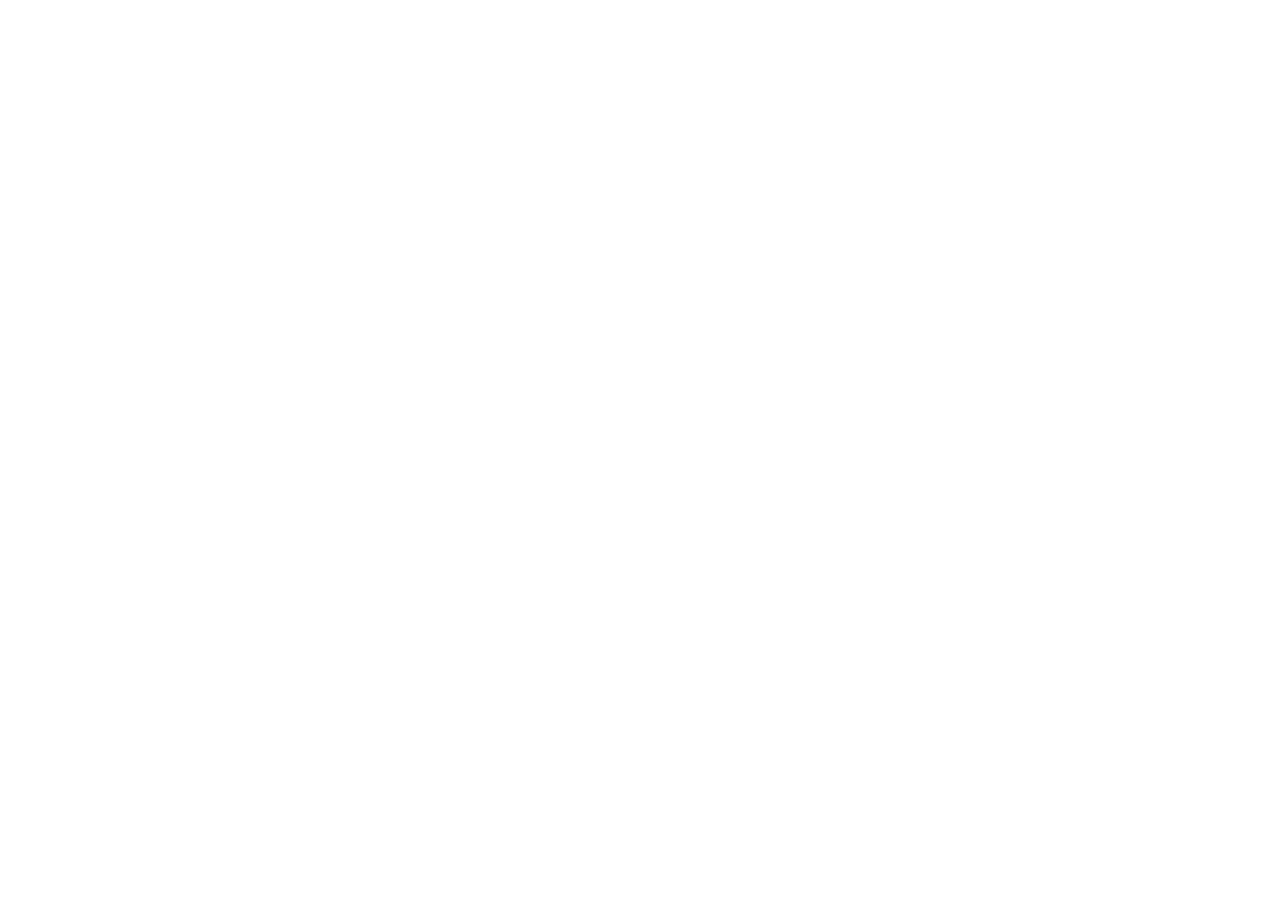
==== game.html @ e1ff04ac "test chang page" ====
<!DOCTYPE html>
<html lang="en">
<head>
    <meta charset="UTF-8">
    <meta name="viewport" content="width=device-width, initial-scale=1.0">
    <title>Document</title>
</head>
<body>
    
</body>
</html>
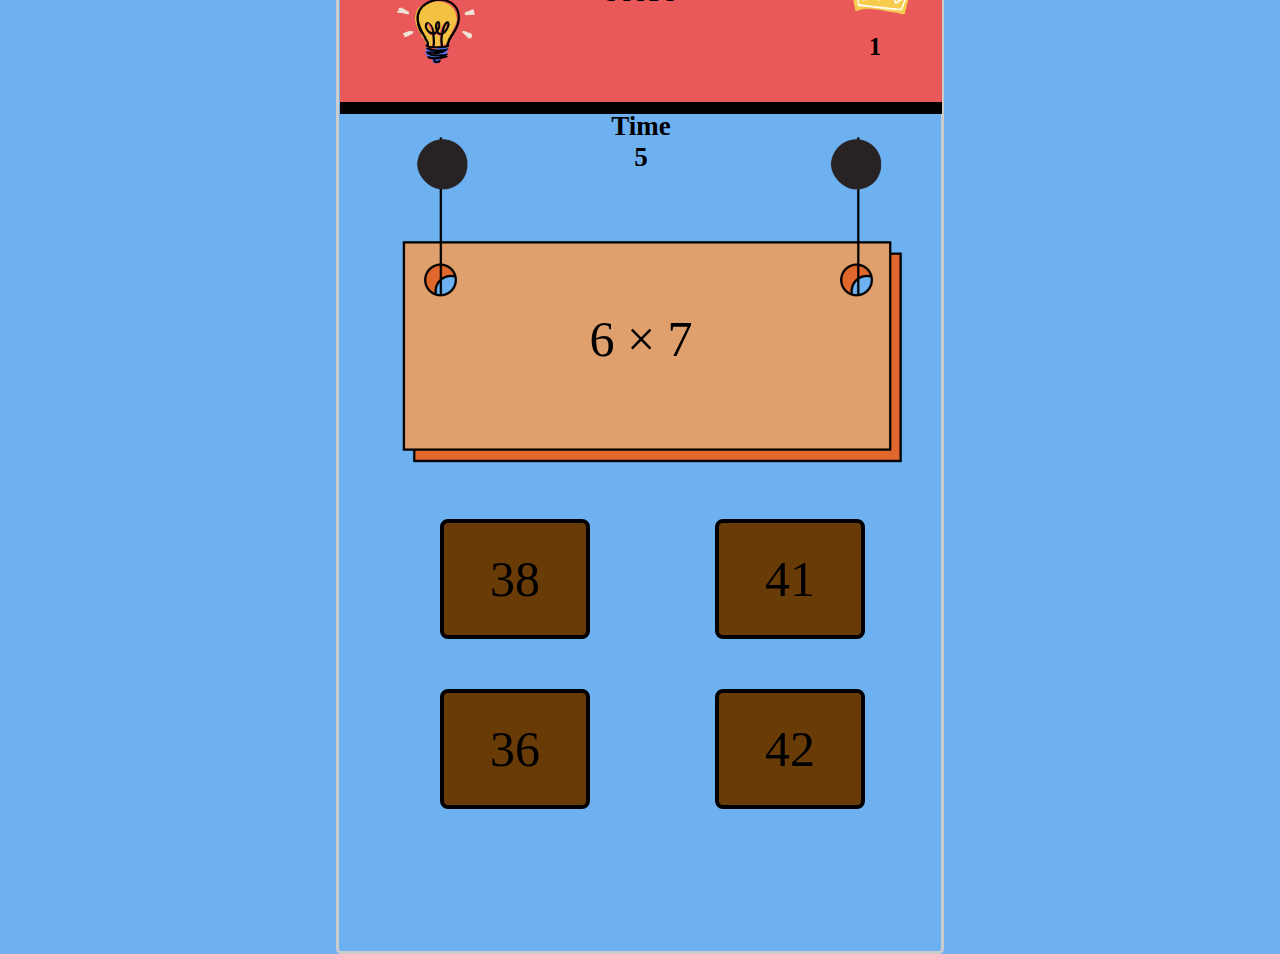
==== commit b86f5960: "Setting" ====
--- a/game.html
+++ b/game.html
@@ -3,9 +3,53 @@
 <head>
     <meta charset="UTF-8">
     <meta name="viewport" content="width=device-width, initial-scale=1.0">
-    <title>Document</title>
+    <title>Math Master</title>
+    <link rel="stylesheet" type="text/css" href="style.css">
 </head>
 <body>
+    <div class="Main">
+
+        <div class="colororang">
+
+            <div class="absolute"><button id="skipButton" class="image-button" onclick="skipQuestion()"><img src="jpg/flashlight.png" alt="" width="200px" height="130px"><span class="number">3</span></button></div></a>
+
+            <h1>
+                score <br>
+                <label for="" id="score"></label>
+            </h1>
+
+            <div class="title"><img src="jpg/title.png" alt="" width="100px" height="70" >
+            <div class="titlescore"><b><label for="" id="question"></label></b></div>
+            </div>
+        </div>
+
+        <div class="coloroblack">
+        </div>
+
+        <div proposition>
+            <img src="jpg/proposition.png" alt="">
+            <div class="center"><label for="" id="result"></label></div>
+            <div class="Time">
+                <h2>Time<br><label for="" id="time"></label></h2>
+            </div>
+        </div>
+        
+        <div id="buttonsContainer" class="button-container"></div>
+        <!-- <div class="button-container">
+            <button class="button">Button 1</button>
+            <button class="button">Button 2</button>
+            <button class="button">Button 3</button>
+            <button class="button">Button 4</button>
+        </div> -->
+
+</div>
+
+</div>
+    
+    <!-- <label for="" id="result"></label>
+    <label for="" id="question"></label>
+    <label for="" id="score"></label> -->
+    <script src="quiz.js"></script>
     
 </body>
 </html>--- a/style.css
+++ b/style.css
@@ -0,0 +1,105 @@
+body {
+    display: flex;
+    justify-content: center;
+    align-items: center;
+    height: 100vh;
+    margin: 0;
+    background-color: #6DB1F1;
+    font-family: Cursive;
+    text-align: center;
+}
+.Main {
+    height: 1000px;
+    width: 600px;
+    padding: 1px;
+    position: relative;
+    border: 3px solid #ccc;
+    border-radius: 5px;
+    text-align: center;
+}
+.colororang{
+    background-color: #EA5959;
+    border: 1px solid #EA5959;
+    width: 100%;
+    height: 150px;     
+}
+.absolute {
+    position: absolute;
+    bottom: 850px;
+    left: 1px;
+    width: 20px;
+}
+.title{
+    position: absolute;
+    bottom: 890px;
+    right: 16px;
+}
+.titlescore{
+    /* position: absolute; */
+    bottom: 800px;
+    right: 16px;
+    font-size: 25px
+}
+.coloroblack{
+    background-color: black;
+    border: 1px solid black;
+    width: 100%;
+    height: 10px;
+    
+}
+.center{
+    position: absolute;
+    top: 36%;
+    width: 100%;
+    text-align: center;
+    font-size: 50px;
+}
+
+.allbutton{
+    padding-left: 80px;
+}
+
+.button-container {
+    display: grid;
+    grid-template-columns: repeat(2, 1fr); /* 2 columns */
+    grid-gap: 10px; /* ระยะห่างระหว่างปุ่ม */
+    padding-left: 100px;
+    grid-gap: 50px;
+}
+.button {
+    width: 150px; /* ปรับขนาดของปุ่มให้เต็มความกว้างของ column */
+    height: 120px; /* กำหนดความสูงของปุ่ม */
+    background-color: #693B06; /* สีพื้นหลังของปุ่ม */
+    color: black; /* สีข้อความ */
+    text-align: center; /* จัดข้อความให้อยู่ตรงกลาง */
+    line-height: 50px; /* จัดให้ข้อความอยู่ตรงกลางตามความสูงของปุ่ม */
+    border: black; /* ลบเส้นขอบ */
+    border: 4px solid black; /* กำหนดเส้นรอบของปุ่ม */
+    cursor: pointer; /* เปลี่ยนเคอร์เซอร์เป็น pointer เมื่อชี้ที่ปุ่ม */
+    border-radius: 8px;
+    font-family: Cursive;
+    text-align: center;
+    font-size: 50px;
+}
+.image-button {
+    display: inline-block;
+    background: transparent; /* Remove default button background */
+    border: none; /* Remove default button border */
+    padding: 0; /* Remove any padding */
+    cursor: pointer; /* Show pointer cursor on hover */
+  }
+.number {
+    position: absolute;
+    top: 5px; /* Adjust vertical position as needed */
+    left: 5px; /* Adjust horizontal position as needed */
+    color: white; /* Text color */
+    font-size: 16px; /* Font size */
+    font-weight: bold; /* Font weight */}
+
+    .Time{
+        position: absolute;
+        top: 140px;
+        width: 100%;
+        text-align: center;
+        font-size: 18px;
+    }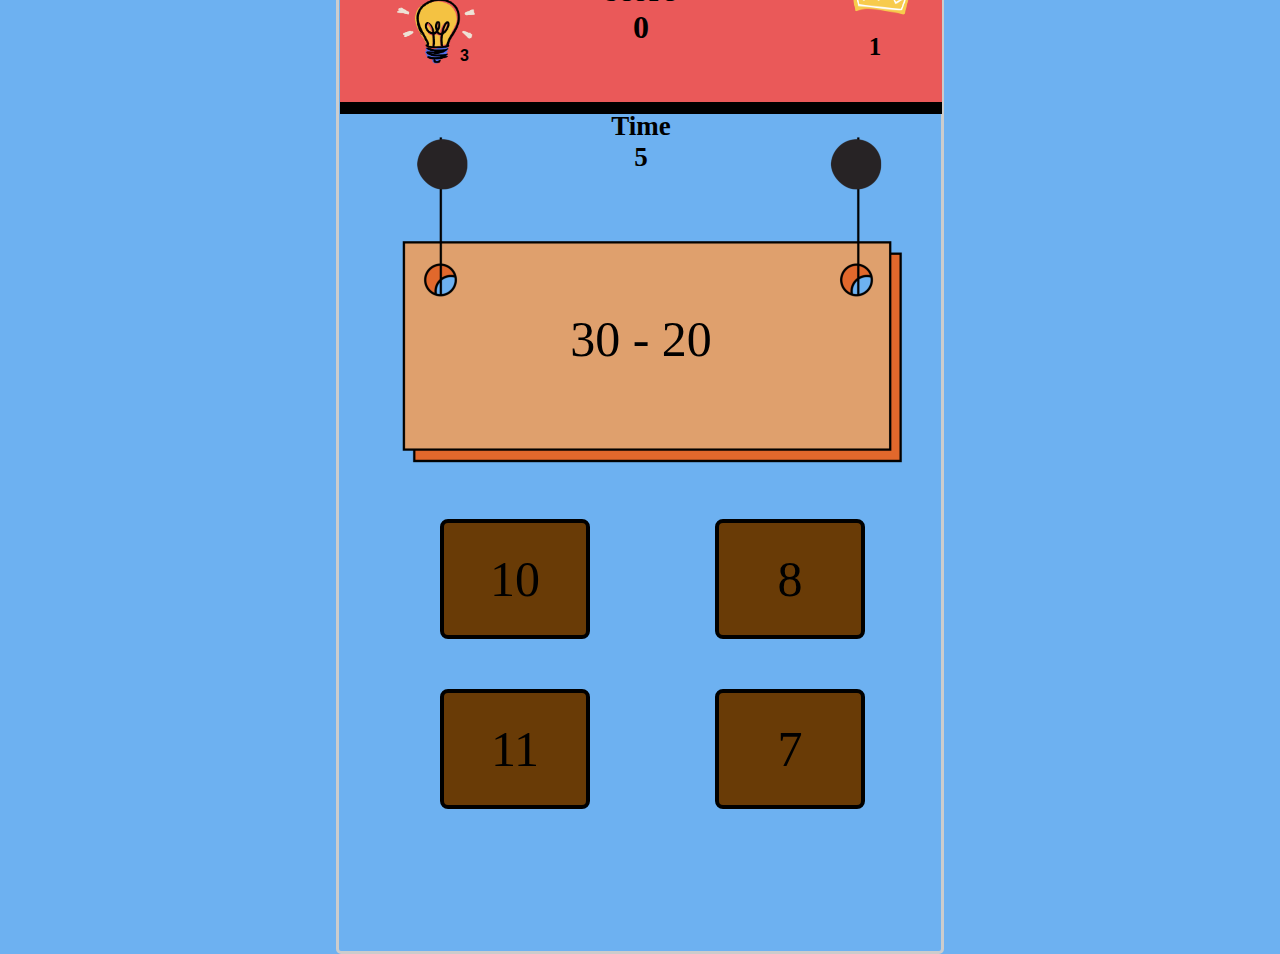
==== commit 20b8b814: "Finished" ====
--- a/game.html
+++ b/game.html
@@ -11,7 +11,14 @@
 
         <div class="colororang">
 
-            <div class="absolute"><button id="skipButton" class="image-button" onclick="skipQuestion()"><img src="jpg/flashlight.png" alt="" width="200px" height="130px"><span class="number">3</span></button></div></a>
+            <div class="absolute">
+                <button id="skipButton" class="image-button" onclick="skipQuestion()">
+                    <img src="jpg/flashlight.png" alt="" width="200px" height="130px">
+                    <span class="number">
+                        3
+                    </span>
+                </button>
+            </div>
 
             <h1>
                 score <br>
@@ -41,7 +48,6 @@
             <button class="button">Button 3</button>
             <button class="button">Button 4</button>
         </div> -->
-
 </div>
 
 </div>
--- a/style.css
+++ b/style.css
@@ -87,19 +87,21 @@
     border: none; /* Remove default button border */
     padding: 0; /* Remove any padding */
     cursor: pointer; /* Show pointer cursor on hover */
-  }
+}
+
 .number {
     position: absolute;
-    top: 5px; /* Adjust vertical position as needed */
-    left: 5px; /* Adjust horizontal position as needed */
-    color: white; /* Text color */
+    top: 80px; /* Adjust vertical position as needed */
+    left: 120px; /* Adjust horizontal position as needed */
+    color: black; /* Text color */
     font-size: 16px; /* Font size */
-    font-weight: bold; /* Font weight */}
+    font-weight: bold; /* Font weight */
+}
 
-    .Time{
-        position: absolute;
-        top: 140px;
-        width: 100%;
-        text-align: center;
-        font-size: 18px;
-    }+.Time{
+    position: absolute;
+    top: 140px;
+    width: 100%;
+    text-align: center;
+    font-size: 18px;
+}